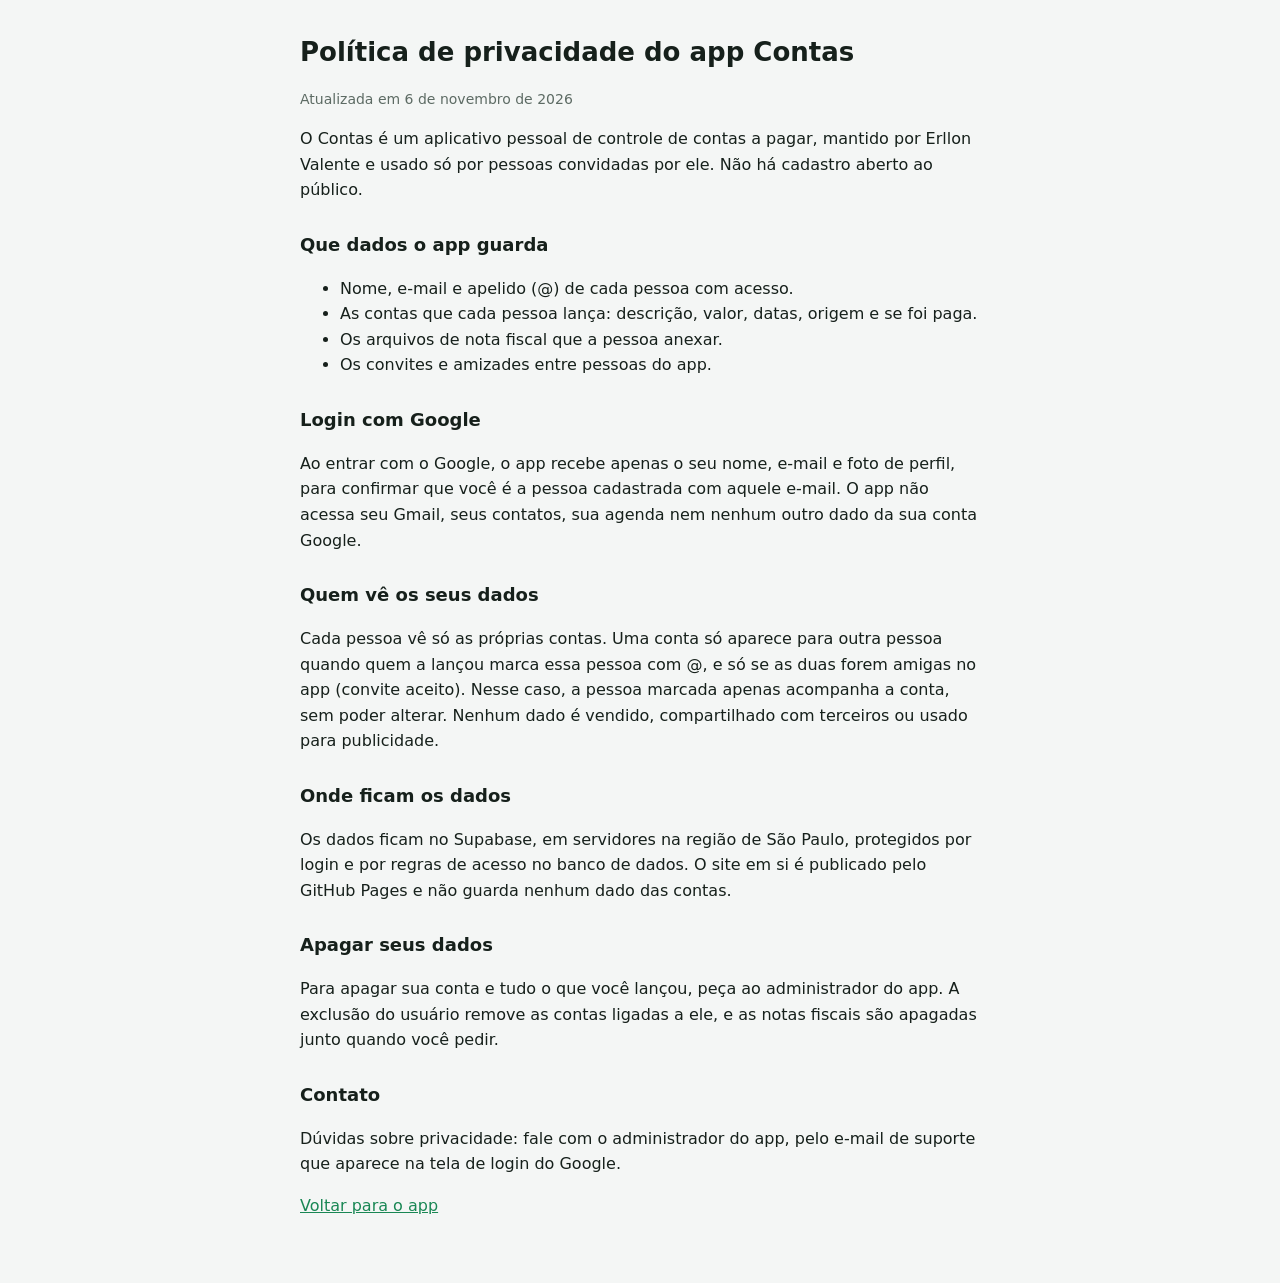
==== privacidade.html @ d03538cc "Versão 8: página de privacidade (login com Google)" ====
<!doctype html>
<html lang="pt-BR">
<head>
  <meta charset="utf-8">
  <meta name="viewport" content="width=device-width, initial-scale=1">
  <meta name="robots" content="noindex, nofollow">
  <title>Contas · Privacidade</title>
  <style>
    :root { color-scheme: light dark; --bg: #f4f6f5; --text: #16201b; --muted: #5d6b64; --accent: #198754; }
    @media (prefers-color-scheme: dark) { :root { --bg: #0e1411; --text: #e8efeb; --muted: #9aa9a1; --accent: #4cc38a; } }
    body { margin: 0; background: var(--bg); color: var(--text); font: 16px/1.6 system-ui, -apple-system, "Segoe UI", sans-serif; }
    main { max-width: 680px; margin: 0 auto; padding: 32px 16px 48px; }
    h1 { font-size: 26px; margin: 0 0 4px; }
    h2 { font-size: 18px; margin: 28px 0 6px; }
    p, li { color: var(--text); }
    .muted { color: var(--muted); font-size: 14px; }
    a { color: var(--accent); }
  </style>
</head>
<body>
  <main>
    <h1>Política de privacidade do app Contas</h1>
    <p class="muted">Atualizada em 6 de novembro de 2026</p>

    <p>O Contas é um aplicativo pessoal de controle de contas a pagar, mantido por Erllon Valente e usado só por pessoas convidadas por ele. Não há cadastro aberto ao público.</p>

    <h2>Que dados o app guarda</h2>
    <ul>
      <li>Nome, e-mail e apelido (@) de cada pessoa com acesso.</li>
      <li>As contas que cada pessoa lança: descrição, valor, datas, origem e se foi paga.</li>
      <li>Os arquivos de nota fiscal que a pessoa anexar.</li>
      <li>Os convites e amizades entre pessoas do app.</li>
    </ul>

    <h2>Login com Google</h2>
    <p>Ao entrar com o Google, o app recebe apenas o seu nome, e-mail e foto de perfil, para confirmar que você é a pessoa cadastrada com aquele e-mail. O app não acessa seu Gmail, seus contatos, sua agenda nem nenhum outro dado da sua conta Google.</p>

    <h2>Quem vê os seus dados</h2>
    <p>Cada pessoa vê só as próprias contas. Uma conta só aparece para outra pessoa quando quem a lançou marca essa pessoa com @, e só se as duas forem amigas no app (convite aceito). Nesse caso, a pessoa marcada apenas acompanha a conta, sem poder alterar. Nenhum dado é vendido, compartilhado com terceiros ou usado para publicidade.</p>

    <h2>Onde ficam os dados</h2>
    <p>Os dados ficam no Supabase, em servidores na região de São Paulo, protegidos por login e por regras de acesso no banco de dados. O site em si é publicado pelo GitHub Pages e não guarda nenhum dado das contas.</p>

    <h2>Apagar seus dados</h2>
    <p>Para apagar sua conta e tudo o que você lançou, peça ao administrador do app. A exclusão do usuário remove as contas ligadas a ele, e as notas fiscais são apagadas junto quando você pedir.</p>

    <h2>Contato</h2>
    <p>Dúvidas sobre privacidade: fale com o administrador do app, pelo e-mail de suporte que aparece na tela de login do Google.</p>

    <p><a href="./">Voltar para o app</a></p>
  </main>
</body>
</html>
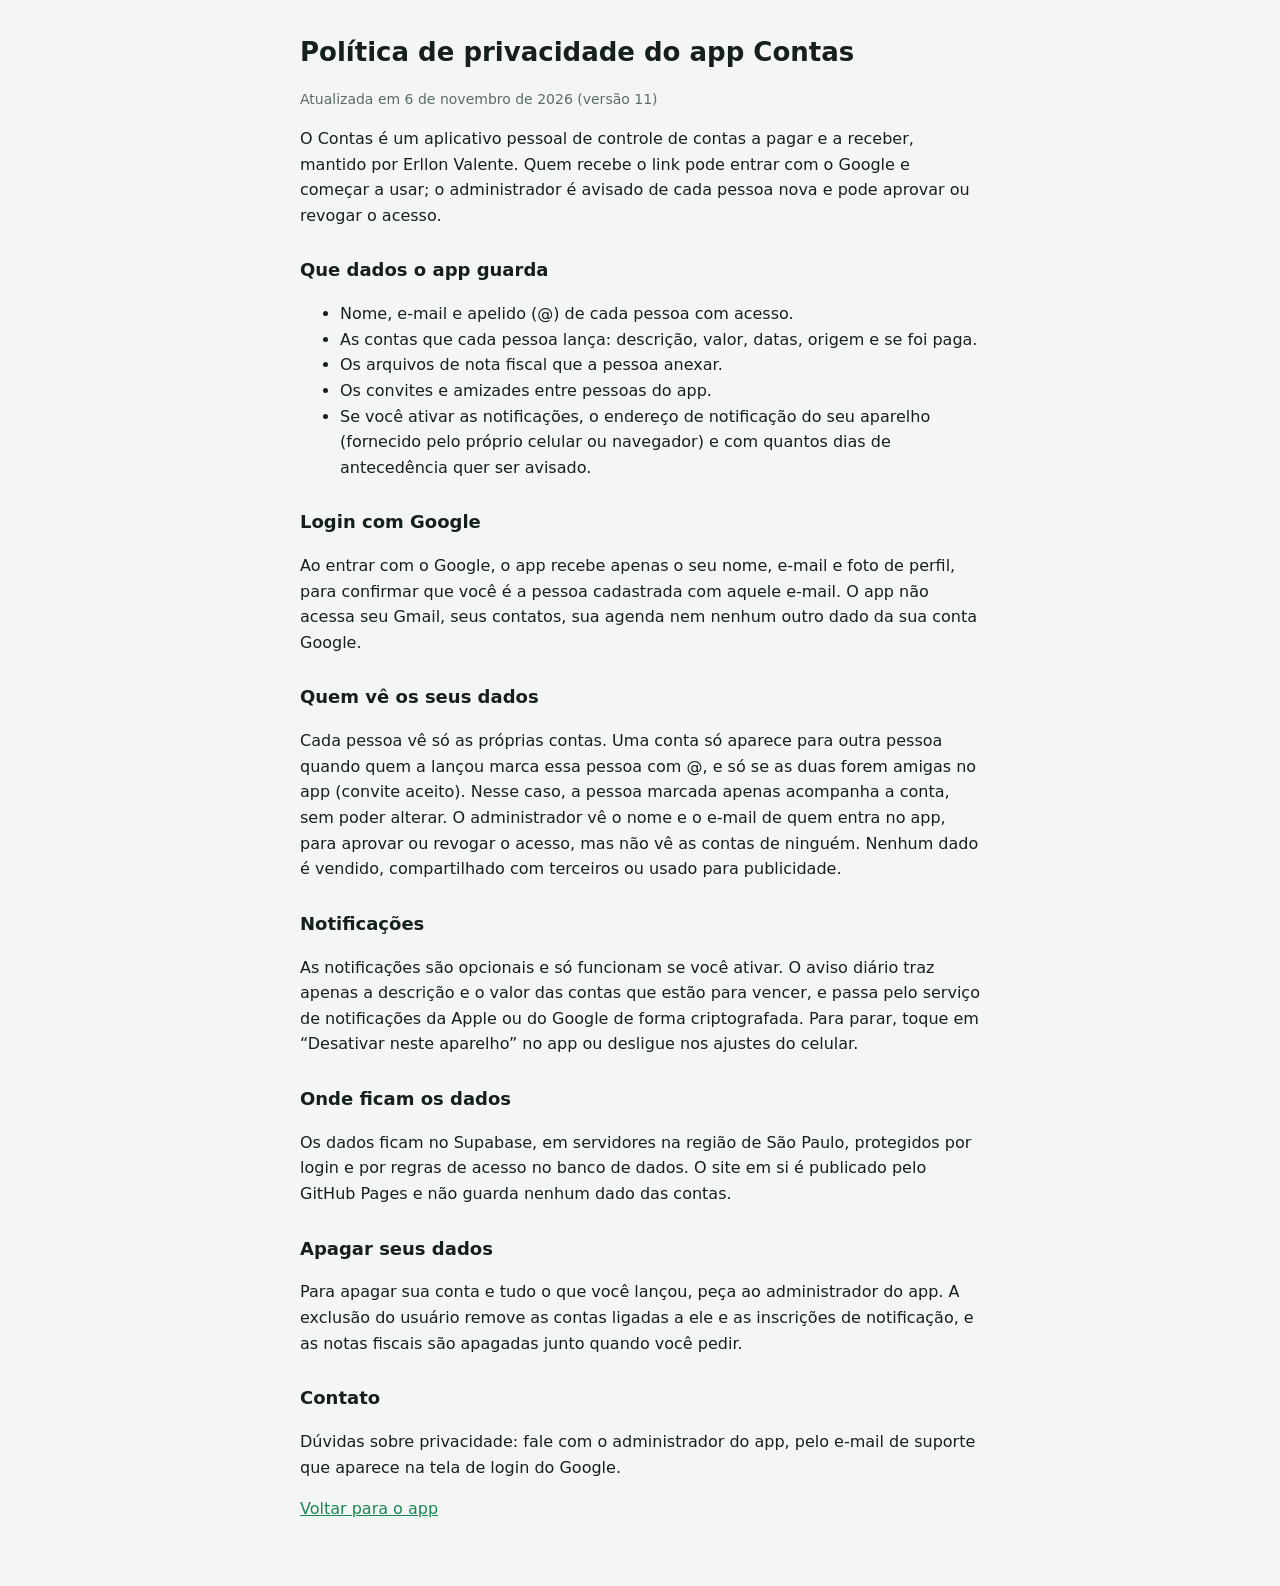
==== commit 5c1d978b: "Versão 11: política de privacidade com cadastro aberto e notificações" ====
--- a/privacidade.html
+++ b/privacidade.html
@@ -20,9 +20,9 @@
 <body>
   <main>
     <h1>Política de privacidade do app Contas</h1>
-    <p class="muted">Atualizada em 6 de novembro de 2026</p>
+    <p class="muted">Atualizada em 6 de novembro de 2026 (versão 11)</p>
 
-    <p>O Contas é um aplicativo pessoal de controle de contas a pagar, mantido por Erllon Valente e usado só por pessoas convidadas por ele. Não há cadastro aberto ao público.</p>
+    <p>O Contas é um aplicativo pessoal de controle de contas a pagar e a receber, mantido por Erllon Valente. Quem recebe o link pode entrar com o Google e começar a usar; o administrador é avisado de cada pessoa nova e pode aprovar ou revogar o acesso.</p>
 
     <h2>Que dados o app guarda</h2>
     <ul>
@@ -30,19 +30,23 @@
       <li>As contas que cada pessoa lança: descrição, valor, datas, origem e se foi paga.</li>
       <li>Os arquivos de nota fiscal que a pessoa anexar.</li>
       <li>Os convites e amizades entre pessoas do app.</li>
+      <li>Se você ativar as notificações, o endereço de notificação do seu aparelho (fornecido pelo próprio celular ou navegador) e com quantos dias de antecedência quer ser avisado.</li>
     </ul>
 
     <h2>Login com Google</h2>
     <p>Ao entrar com o Google, o app recebe apenas o seu nome, e-mail e foto de perfil, para confirmar que você é a pessoa cadastrada com aquele e-mail. O app não acessa seu Gmail, seus contatos, sua agenda nem nenhum outro dado da sua conta Google.</p>
 
     <h2>Quem vê os seus dados</h2>
-    <p>Cada pessoa vê só as próprias contas. Uma conta só aparece para outra pessoa quando quem a lançou marca essa pessoa com @, e só se as duas forem amigas no app (convite aceito). Nesse caso, a pessoa marcada apenas acompanha a conta, sem poder alterar. Nenhum dado é vendido, compartilhado com terceiros ou usado para publicidade.</p>
+    <p>Cada pessoa vê só as próprias contas. Uma conta só aparece para outra pessoa quando quem a lançou marca essa pessoa com @, e só se as duas forem amigas no app (convite aceito). Nesse caso, a pessoa marcada apenas acompanha a conta, sem poder alterar. O administrador vê o nome e o e-mail de quem entra no app, para aprovar ou revogar o acesso, mas não vê as contas de ninguém. Nenhum dado é vendido, compartilhado com terceiros ou usado para publicidade.</p>
+
+    <h2>Notificações</h2>
+    <p>As notificações são opcionais e só funcionam se você ativar. O aviso diário traz apenas a descrição e o valor das contas que estão para vencer, e passa pelo serviço de notificações da Apple ou do Google de forma criptografada. Para parar, toque em “Desativar neste aparelho” no app ou desligue nos ajustes do celular.</p>
 
     <h2>Onde ficam os dados</h2>
     <p>Os dados ficam no Supabase, em servidores na região de São Paulo, protegidos por login e por regras de acesso no banco de dados. O site em si é publicado pelo GitHub Pages e não guarda nenhum dado das contas.</p>
 
     <h2>Apagar seus dados</h2>
-    <p>Para apagar sua conta e tudo o que você lançou, peça ao administrador do app. A exclusão do usuário remove as contas ligadas a ele, e as notas fiscais são apagadas junto quando você pedir.</p>
+    <p>Para apagar sua conta e tudo o que você lançou, peça ao administrador do app. A exclusão do usuário remove as contas ligadas a ele e as inscrições de notificação, e as notas fiscais são apagadas junto quando você pedir.</p>
 
     <h2>Contato</h2>
     <p>Dúvidas sobre privacidade: fale com o administrador do app, pelo e-mail de suporte que aparece na tela de login do Google.</p>
